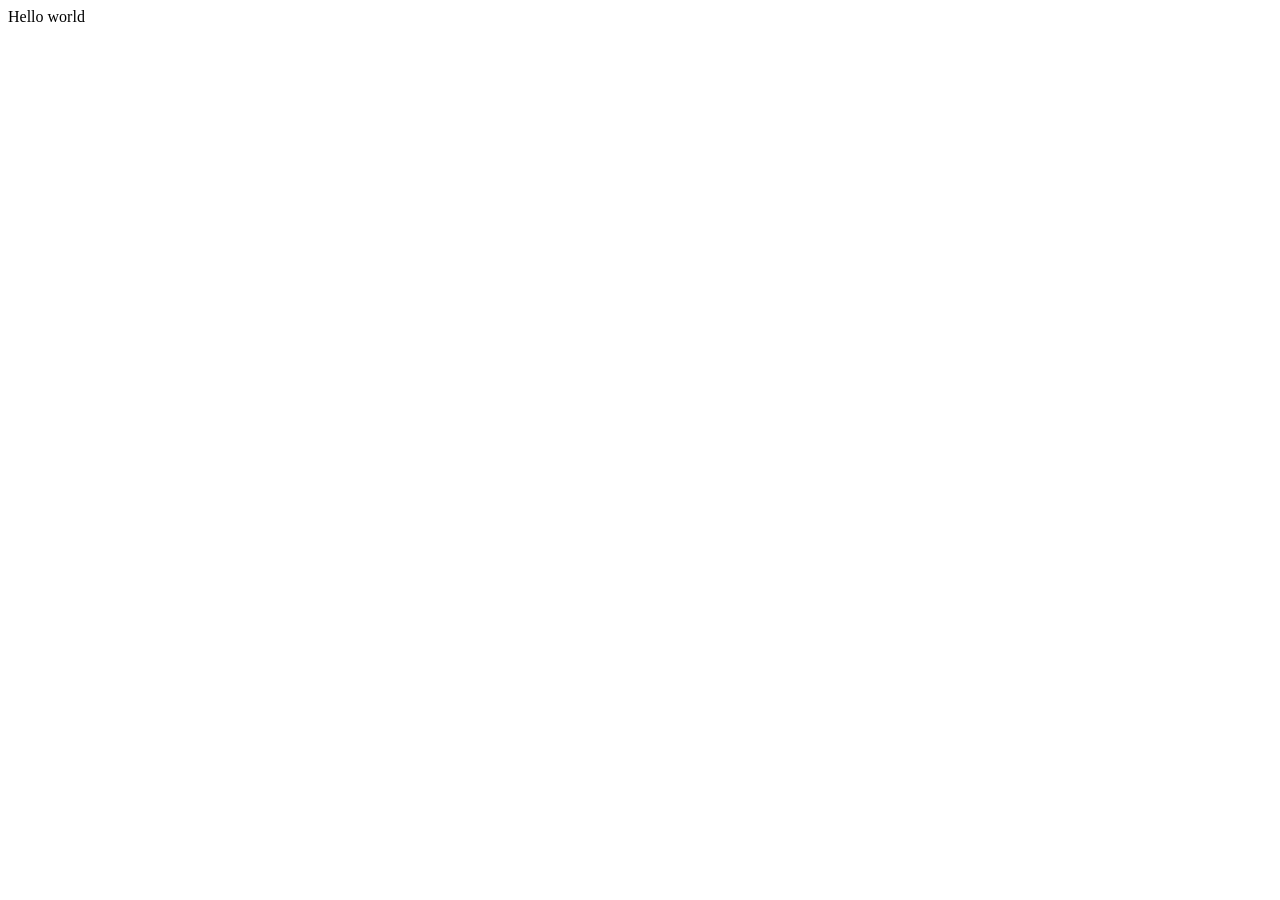
==== index.html @ dd5eaffc "Initial commit" ====
<!DOCTYPE html>
<html>

<head>
  <meta charset="utf-8">
  <meta name="viewport" content="width=device-width">
  <title>replit</title>
  <link href="style.css" rel="stylesheet" type="text/css" />
</head>

<body>
  Hello world
  <script src="script.js"></script>
</body>

</html>
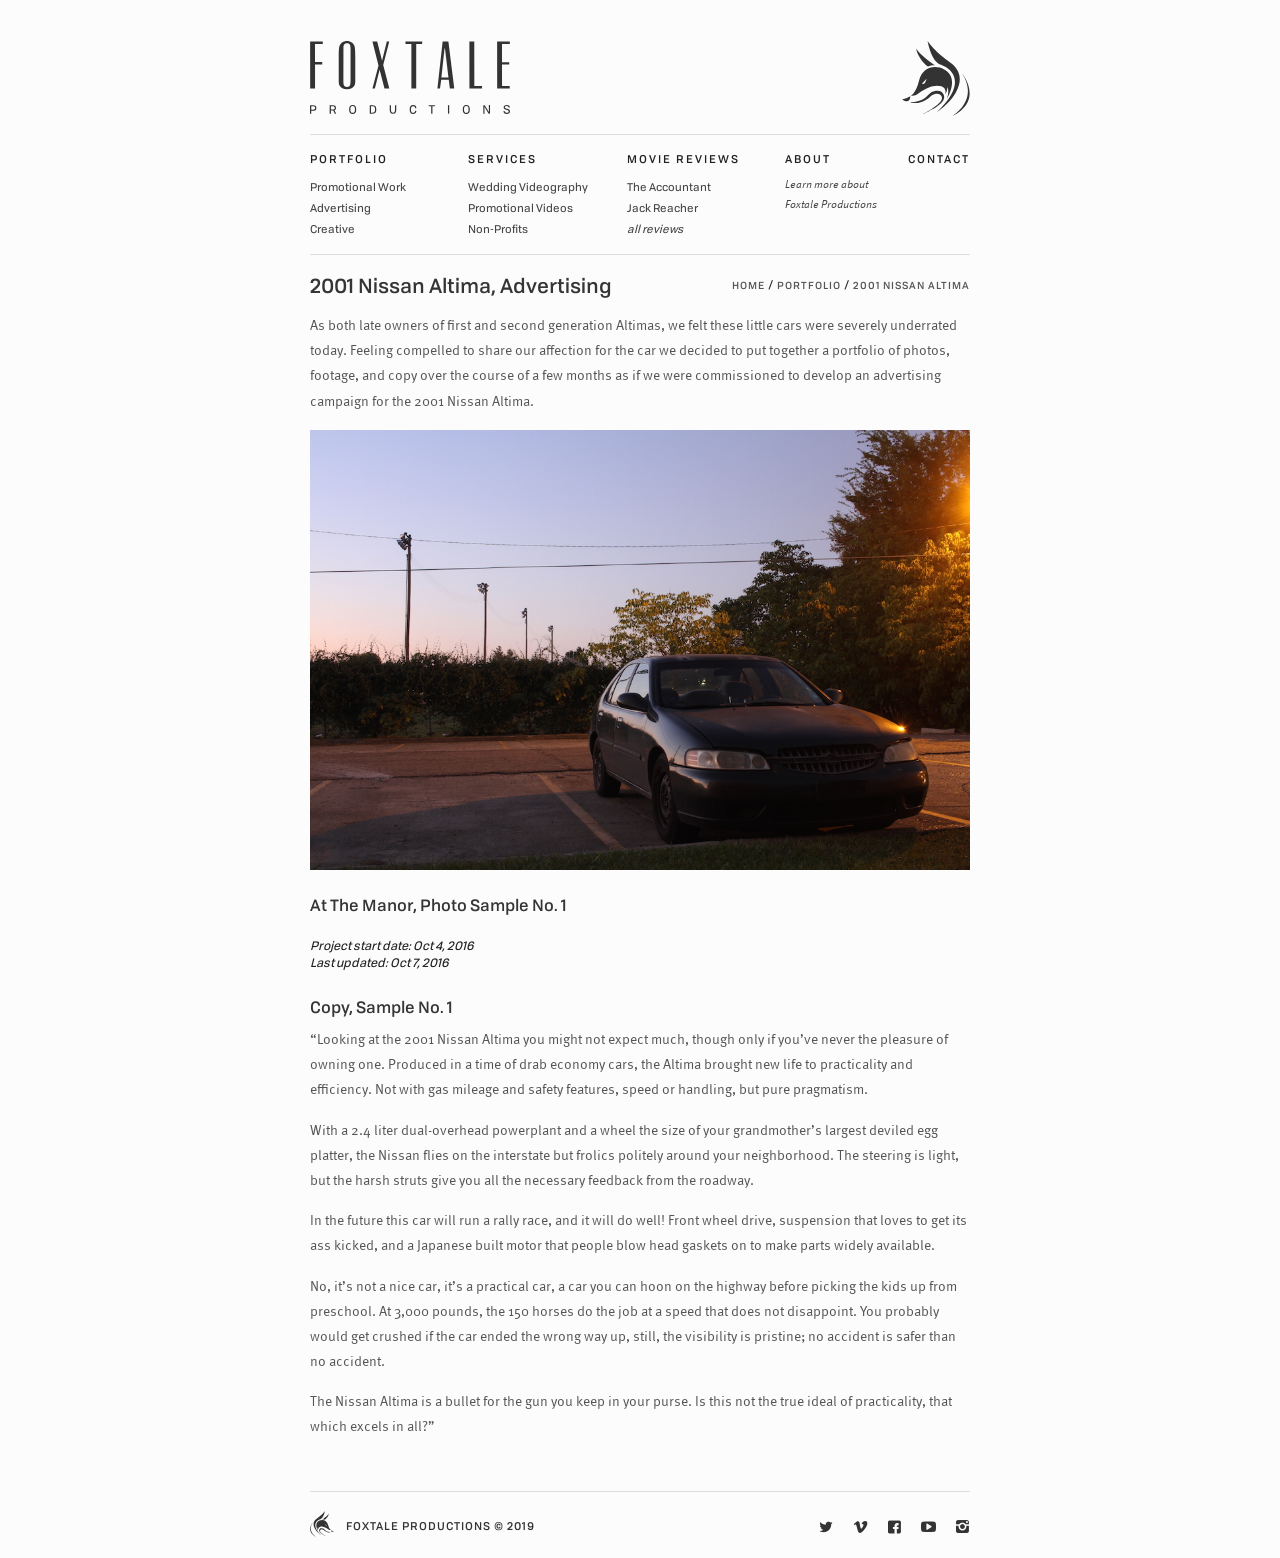
==== commit ec2f4b33: "User checkpoint: Update all HTML files to use a consistent header and adjust image paths to reflect " ====
--- a/index.html
+++ b/index.html
@@ -1,16 +1,122 @@
-<!DOCTYPE html>
+<!doctype html>
 <html>
+  <head>
 
-<head>
-  <meta charset="utf-8">
-  <meta name="viewport" content="width=device-width">
-  <title>replit</title>
-  <link href="style.css" rel="stylesheet" type="text/css" />
+    <title>Foxtale Productions</title>
+
+    <meta name="viewport" content="width=device-width, initial-scale=1.0, maximum-scale=1.0">
+    <meta name="description" content="Foxtale Productions, offering videography services to the South Louisiana area.">
+    <meta charset="utf8">
+
+    <link rel="icon" type="image/x-icon" href="/favicon.ico?v=2">
+
+    <link rel="stylesheet" type="text/css" href="/assets/css/fonts.css">
+    <link rel="stylesheet" type="text/css" href="/assets/css/main.css">
 </head>
+  <body>
 
-<body>
-  Hello world
-  <script src="script.js"></script>
-</body>
+    <header class="main">
+      <div class="site-title clickable">
+        <h1><a class="target" href="/">Foxtale Productions</a></h1>
+        <img class="text-logo" src="/assets/img/text-logo.svg">
+        <img class="fox-logo" src="/assets/img/fox-logo.svg">
+      </div>
+      <nav class="main">
+        <ul class="top">
+          <li class="wide dropdown" id="nav-portfolio">
+            <a href="/portfolio/">Portfolio</a>
+            <ul class="sub">
+              <li><a href="/portfolio/promotionals">Promotional Work</a></li>
+              <li><a href="/portfolio/advertising">Advertising</a></li>
+              <li><a href="/portfolio/creative">Creative</a></li>
+              <li><a class="more all" href="/portfolio/">full portfolio</a></li>
+            </ul>
+          </li>
 
+          <li class="wide dropdown" id="nav-services">
+            <a href="/services/">Services</a>
+            <ul class="sub">
+              <li><a href="/services/weddings/">Wedding Videography</a></li>
+              <li><a href="/services/promotionals/">Promotional Videos</a></li>
+              <li><a href="/services/non-profits/">Non-Profits</a></li>
+              <li><a class="more all" href="/services/">all services</a></li>
+            </ul>
+          </li>
+
+          <li class="wide dropdown" id="nav-reviews">
+            <a href="/reviews/">Movie Reviews</a>
+            <ul class="sub">
+              <li><a href="/reviews/the-accountant/">The Accountant</a></li>
+              <li><a href="/reviews/jack-reacher/">Jack Reacher</a></li>
+              <li><a class="more" href="/reviews/">all reviews</a></li>
+            </ul>
+          </li>
+
+          <li class="narrow dropdown clickable mobile-menu-ignore" id="nav-about">
+            <a class="target" href="/about/">About</a>
+            <div class="sub"><p>Learn more about<br>Foxtale Productions</p></div>
+          </li>
+          <li class="narrow" id="nav-contact"><a href="/contact/">Contact</a></li>
+        </ul>
+      </nav>
+    </header>
+
+    <div id="content">
+          <ul class="inner-nav ablocks" id="breadcrumbs">
+              <li>
+          <a href="/">Home</a>
+           / 				</li>
+              <li>
+          <a href="/portfolio">Portfolio</a>
+           / 				</li>
+              <li>
+          <a href="/portfolio/2001-nissan-altima">2001 Nissan Altima</a>
+                  </li>
+          </ul>
+          <main>
+  <header class="page">
+    <h2>2001 Nissan Altima, Advertising</h2>
+  </header>
+
+  <p>As both late owners of first and second generation Altimas, we felt these little cars were severely underrated today. Feeling compelled to share our affection for the car we decided to put together a portfolio of photos, footage, and copy over the course of a few months as if we were commissioned to develop an advertising campaign for the 2001 Nissan Altima.</p>
+
+  <figure>
+    <img src="/media/portfolio/at-the-manor.jpg">
+    <figcaption><h3>At The Manor, Photo Sample No. 1</h3></figcaption>
+  </figure>
+
+  <em>Project start date: Oct 4, 2016</em>
+  <br>
+  <em>Last updated: Oct 7, 2016</em>
+
+  <h3>Copy, Sample No. 1</h3>
+
+  <p>“Looking at the 2001 Nissan Altima you might not expect much, though only if you’ve never the pleasure of owning one. Produced in a time of drab economy cars, the Altima brought new life to practicality and efficiency. Not with gas mileage and safety features, speed or handling, but pure pragmatism.</p>
+
+  <p>With a 2.4 liter dual-overhead powerplant and a wheel the size of your grandmother’s largest deviled egg platter, the Nissan flies on the interstate but frolics politely around your neighborhood. The steering is light, but the harsh struts give you all the necessary feedback from the roadway.</p>
+
+  <p>In the future this car will run a rally race, and it will do well! Front wheel drive, suspension that loves to get its ass kicked, and a Japanese built motor that people blow head gaskets on to make parts widely available.</p>
+
+  <p>No, it’s not a nice car, it’s a practical car, a car you can hoon on the highway before picking the kids up from preschool. At 3,000 pounds, the 150 horses do the job at a speed that does not disappoint. You probably would get crushed if the car ended the wrong way up, still, the visibility is pristine; no accident is safer than no accident.</p>
+
+  <p>The Nissan Altima is a bullet for the gun you keep in your purse. Is this not the true ideal of practicality, that which excels in all?”</p>
+</main>		</div>
+
+    <footer class="main wrapper">
+      <div id="social-media">
+        <a class="social twitter" href="http://twitter.com/FoxtaleFilms" target="_blank"><span>Twitter</span></a>
+        <a class="social vimeo" href="http://vimeo.com/foxtaleproductions" target="_blank"><span>Vimeo</span></a>
+        <a class="social facebook" href="http://facebook.com/foxtaleproductions" target="_blank"><span>Facebook</span></a>
+        <a class="social youtube" href="https://www.youtube.com/channel/UCCpVB6Ms63Vi31xJvLDTf4w" target="_blank"><span>YouTube</span></a>
+        <a class="social instagram" href="https://www.instagram.com/foxtalepro/" target="_blank"><span>Instagram</span></a>
+      </div>
+
+      <div id="rights-reserved">
+        <a href="https://web.archive.org/web/20190221101202/http://foxtaleproduction.com/">Foxtale Productions © 2019</a>
+      </div>
+    </footer>
+
+    <script src="/assets/js/main.js"></script>
+    <script src="/assets/js/analytics.js"></script>
+  </body>
 </html>
--- a/assets/css/fonts.css
+++ b/assets/css/fonts.css
@@ -0,0 +1,61 @@
+
+@font-face {
+  font-family: 'Vevey';
+  font-style: normal;
+  font-weight: 400;
+  src: url('/assets/fonts/vevey-400.woff')  format('woff')
+}
+
+@font-face {
+  font-family: 'Tofino';
+  font-weight: 300;
+  font-style: normal;
+  src: url('/assets/fonts/tofino-300.woff')  format('woff')
+} @font-face {
+  font-family: 'Tofino';
+  font-weight: 400;
+  font-style: normal;
+  src: url('/assets/fonts/tofino-400.woff')  format('woff')
+} @font-face {
+  font-family: 'Tofino';
+  font-weight: 500;
+  font-style: normal;
+  src: url('/assets/fonts/tofino-500.woff')  format('woff')
+}
+
+@font-face {
+  font-family: 'Meta Pro';
+  font-weight: 400;
+  font-style: normal;
+  src: url('/assets/fonts/meta-pro-400.woff')  format('woff')
+} @font-face {
+  font-family: 'Meta Pro';
+  font-weight: 500;
+  font-style: normal;
+  src: url('/assets/fonts/meta-pro-500.woff')  format('woff')
+}
+@font-face {
+  font-family: 'Meta Pro';
+  font-weight: 400;
+  font-style: italic;
+  src: url('/assets/fonts/meta-pro-i-400.woff')  format('woff')
+} @font-face {
+  font-family: 'Meta Pro';
+  font-weight: 500;
+  font-style: italic;
+  src: url('/assets/fonts/meta-pro-i-500.woff')  format('woff')
+} 
+
+@font-face {
+  font-family: 'fontello';
+  font-weight: normal;
+  font-style: normal;
+  src: url('/assets/fonts/fontello-400.woff?88536538')  format('woff')
+}
+.social:before { font-family: 'fontello' }
+.social.instagram:before { content: '\F32D' }
+.social.facebook:before  { content: '\F30E' }
+.social.youtube:before   { content: '\F16A' }
+.social.twitter:before   { content: '\F099' }
+.social.vimeo:before     { content: '\F27D' }
+.social.vine:before      { content: '\F1CA' }
--- a/assets/css/main.css
+++ b/assets/css/main.css
@@ -0,0 +1,690 @@
+@charset 'utf-8';
+
+@keyframes spin {
+  0% 	 { transform: rotate(0deg) }
+  100% { transform: rotate(360deg) }
+}
+
+/* start frame */
+
+*, *:before, *:after { box-sizing: border-box }
+
+.clear { clear: both }
+
+ul {
+	padding: 0;
+	margin: 0;
+}
+
+ul.inline {
+	padding: 0;
+	margin: 0;
+} ul.inline li { display: inline }
+ul.commas {	list-style-type: none;
+} ul.commas li:nth-last-child(n+2):after { content: ', ' }
+
+ul.block {
+	list-style-type: none;
+	padding: 0;
+	font-weight: 400
+} ul.block li {	padding: 8px 0 }
+	ul.block li:not(:last-child) { border-bottom: 1px solid #BBB }
+
+textarea { resize: vertical }
+
+.field { padding: 10px 0 }
+
+.field input:not([type="radio"]):not([type="checkbox"]),
+textarea {
+	display: block;
+	width: 100%;
+	max-width: 100%
+}
+
+.field textarea { height: 150px }
+
+.field h4 { margin: 0; }
+
+.field .right {
+	display: block;
+	margin-left: auto;
+}
+
+.field.inline input,
+.field.inline label { display: inline !important }
+
+.flex {
+	position: relative;
+	display: flex;
+	flex-flow: column;
+}
+
+@media (min-width: 580px) {
+	.flex { flex-flow: row wrap }
+	.flex-main { flex: 1 0 }
+	.flex-aside {
+		width: 300px;
+		padding: 0 0 0 30px
+	}
+	.flex-aside.reverse-wide { order: 2 }
+	.flex-half { width: 50% }
+	.flex-half:nth-child(2n+1) { padding-right: 12px }
+	.flex-half:nth-child(2n+2) { padding-left:  12px }
+}
+
+@media (max-width: 579px) {
+	.flex-main, .flex-aside { margin-bottom: 20px }
+	.flex-aside.reverse-small { order: 2 }
+	.flex.seperate .flex-half:not(:last-child) {
+		padding-bottom: 30px;
+		margin-bottom: 30px;
+		border-bottom: 1px solid #BBB
+	}
+	.hide-narrow { display: none }
+}
+
+form {
+	padding: 0;
+	margin: 0;
+}
+
+input[name="required"] { display: none }
+
+input[data-show-validity]:invalid {
+	border-color: red !important;
+	background-color: rgba(255, 0, 0, .1) !important
+}
+input[data-show-validity]:valid 	{
+	border-color: green !important;
+	background-color: rgba(0, 255, 0, .1) !important
+}
+
+/* end frame, start main */
+
+html, body {
+	padding: 0;
+	margin: 0
+}
+
+html {
+	background: #FCFCFC;
+	font-family: 'Tofino';
+	font-size: 12px;
+	color: #212121;
+	font-size: 12px
+}
+
+body { padding: 0 25px }
+
+h1, h2, h3,
+h4, h5, h6 {
+	font-weight: 500;
+	color: #353535
+}
+
+h1 { font-size: 22px }
+h2 { font-size: 20px }
+h3 { font-size: 16px }
+
+h3 { margin: 25px 0 10px 0 }
+h3:first-child { margin-top: 10px }
+
+h4, h5, h6 {
+	margin: 20px 0 5px 0;
+	font-weight: 500;
+	font-size: 14px
+}
+h1 a, h2 a, h3 a,
+h4 a, h5 a, h6 a {
+	text-decoration: none;
+	color: inherit
+}
+
+
+p {
+	font-family: 'Meta Pro';
+	font-size: 14px;
+	font-weight: 400;
+	color: #555;
+	line-height: 1.8;
+	margin: 0 0 15px 0;
+}
+p.justify, .justify p { line-height: 1.8 }
+p:last-of-type { margin: 0 }
+
+a {
+	color: #030375;
+	text-decoration: none
+}
+a.nostyle {
+	color: inherit;
+	text-decoration: none
+}
+
+a.block, .ablocks {
+	display: block;
+	margin: 10px 0;
+}
+
+a.block, .ablocks a, ul.inner-nav li a {
+	font-family: 'Tofino';
+	color: #555;
+	font-weight: 500;
+	font-size: 90%;
+	text-transform: uppercase;
+	text-decoration: none;
+	letter-spacing: 1px
+} a.block.dark { color: #212121 }
+
+ul.inner-nav {
+	list-style-type: none;
+	float: right;
+	padding-left: 25px;
+	margin: 0px 0 25px 0;
+	border-top: 1px solid #DDD
+} ul.inner-nav.inline {
+	float: none;
+	padding-left: 0;
+	margin: 0;
+	clear: both
+} ul.inner-nav li {
+		display: inline;
+		padding-right: 5px;
+		letter-spacing: 1px
+	}
+	ul.inner-nav li a.active,
+	ul.inner-nav li a[active] { text-decoration: underline }
+p a {
+	color: #333;
+	text-decoration: underline;
+}
+
+img { max-width: 100% }
+
+blockquote {
+	width: 85%;
+	max-width: 600px;
+	margin: 15px auto;
+
+	text-align: center;
+	font-size: 16px;
+	font-style: italic;
+}
+
+address { font-style: normal }
+
+hr {
+	margin: 30px 0;
+	height: 1px; width: 100%;
+	background: #BBB;
+	border: 0;
+	clear: both
+}
+
+article { margin-bottom: 50px }
+
+
+input,
+textarea,
+button {
+	border-width: 1px;
+	border-style: solid;
+	border-color: #999;
+	border-radius: 0;
+	-webkit-appearance: none;
+	background: transparent;
+	padding: 4px;
+	font-size: 12px;
+	font-weight: 500;
+	font: 'Tofino';
+} input:not([type="radio"]):not([type="checkbox"]):focus,
+textarea:focus,
+button:focus {
+	border-color: #333;
+	outline: 0
+}
+button, input[type="submit"] { cursor: pointer }
+
+
+input[type="text"], input[type="password"], input[type="number"], input[type="email"], textarea {
+	border-width: 0 0 1px 0;
+	padding: 4px 0;
+	font-weight: 400
+}
+
+input[type="submit"], button {
+	width: 100%;
+	padding: 10px 18px;
+	text-align: center;
+	text-transform: uppercase;
+	letter-spacing: 1px;
+	color: #444;
+}
+
+@media (min-width: 520px) {
+	input[type="submit"], button {
+		padding: 4px 18px;
+		width: auto;
+	}
+}
+
+
+figure {
+	margin: 15px 0;
+	padding: 0;
+	width: 100%;
+}
+h2+figure,
+h3+figure, h4+figure,
+h5+figure, h6+figure { margin-top: 0 }
+
+figure img { width: 100% }
+figcaption { margin: 20px 0 }
+	figcaption header { color: #444 }
+	figcaption p {
+		line-height: 1.6;
+		margin-bottom: 10px;
+	}
+
+figcaption h2, figcaption h3,
+figcaption h4, figcaption h5,
+figcaption h6 { margin: 0 0 8px 0 }
+	figcaption h2 a, figcaption h3 a,
+	figcaption h4 a, figcaption h5 a,
+	figcaption h6 a { color: inherit }
+
+@media (min-width: 400px) {
+	figure figcaption img.thumb {
+		width: 35%;
+		max-width: 160px;
+		float: left;
+		margin: 0 25px 15px 0;
+	}
+}
+
+figure.video .vid-wrapper {
+	position: relative;
+	padding-top: 56.25%;
+	height: 0;
+	box-sizing: content-box;
+}
+figure.video iframe {
+	position: absolute;
+	top: 0; left: 0;
+	height: 100%; width: 100%;
+}
+
+
+header.main,
+div#content,
+.wrapper {
+	width: 100%;
+	margin: auto;
+	max-width: 660px;
+	position: relative
+}
+
+header.main {	padding-top: 25px }
+
+footer.main {
+	margin-top: 50px;
+	padding: 10px 0;
+	border-top: 1px solid #DDD;
+	color: #333;
+	text-transform: uppercase;
+	letter-spacing: 1px;
+	text-align: center;
+	clear: both
+}footer.main:after {
+	content: ' ';
+	display: block;
+	width: 100%;
+	clear: both 
+}	footer.main a {
+		color: inherit;
+		text-decoration: none;
+	}
+
+	footer.main #social-media {
+		font-size: 15px;
+		margin-top: 12px
+	}footer.main #social-media .social:not(:first-child) { margin-left: 15px }
+		 footer.main #social-media .social:before { margin: 0 }
+			footer.main #social-media .social span { display: none }
+
+	footer.main #rights-reserved a {
+		display: block;
+		font-size: 11px;
+		font-weight: 500;
+		padding: 15px 0 65px 0px;
+		background-image: url('/assets/img/fox-logo.svg');
+		background-repeat: no-repeat;
+		background-size: 45px auto;
+		background-position: bottom center
+	}
+
+@media (min-width: 520px) {
+
+	footer.main #rights-reserved { float: left }
+	footer.main #social-media { float: right }
+	footer.main { text-align: left }
+	footer.main #social-media { text-align: right }
+	footer.main #social-media .social { position: relative; top: 1px }
+	footer.main #rights-reserved,
+	footer.main #social-media { width: 50% }
+
+	footer.main #rights-reserved { order: -1 }
+	footer.main #rights-reserved a {
+		background-size: 24px;
+		background-position: left center;
+		padding-left: 36px; padding-bottom: 15px
+	}
+}
+
+@media (max-width: 519px) {
+	footer.main #rights-reserved,
+	footer.main #social-media { margin-bottom: 15px }
+	footer.main #rights-reserved { margin-bottom: 15px }
+}
+
+
+header.page {
+	margin: 15px 0;
+} header.page.border {
+	padding-bottom: 5px;
+	border-bottom: 1px solid #DDD
+} header.page h2 { margin: 0 } 
+
+@media (min-width: 520px) {
+	header.page { margin: 15px 0 }
+	header.page.border {
+		margin-bottom: 25px;
+		padding-bottom: 15px
+	}
+}
+
+.site-title { height: auto; }
+.site-title h1 { display: none }
+
+.site-title img.text-logo {
+	width: 175px;
+	padding: 15px 0;
+}
+.site-title img.fox-logo  {
+	width: 59px;
+	float: right;
+	transform: scaleX(-1);
+	-webkit-transform: scaleX(-1);
+	position: relative;
+	top: 16px;
+}
+
+@media (min-width: 400px) {
+	.site-title img.text-logo { width: 200px }
+	.site-title img.fox-logo { width: 68px }
+}
+
+
+
+nav.main {
+	font-family: 'Tofino';
+	position: relative;
+	display: block;
+}	nav.main ul {
+		list-style-type: none;
+		padding: 0;
+		margin: 0;
+	}	nav.main ul.top {
+		width: 100%;
+		max-width: 660px;
+		margin: auto;
+		font-weight: 500;
+	}nav.main ul.top:after {
+		content: ' ';
+		display: block;
+		clear: both;
+	} nav.main ul.top > li > a {
+		text-transform: uppercase;
+		letter-spacing: 2px
+	}
+	nav.main .sub {
+		font-weight: 400;
+		font-size: 12px;
+		color: #444;
+	} nav.main .sub p {
+		margin: 0;
+		line-height: 1.8;
+		font-style: italic;
+		font-size: inherit;
+		color: inherit
+	}
+	nav.main .sub li { border-bottom: 1px solid #EEE }
+	nav.main .sub li:last-child { border-bottom: 0 }
+		nav.main .sub li a {
+			padding: 8px 0;
+			padding-left: 5px;
+			display: block;
+			width: 100%
+		} 
+
+		/*nav.main .sub li:hover a { text-decoration: underline }*/
+	
+	nav.main li {
+		text-align: center;
+		font-size: inherit
+	} nav.main li a {
+		color: inherit;
+		text-decoration: none;
+		display: block;
+		width: 100%
+	} nav.main ul.top > li > a { padding: 10px 0 }
+
+nav.main a.more {
+	text-transform: lowercase;
+	font-style: italic;
+}
+
+li.dropdown > .sub { display: none }
+
+nav.main { font-size: 11px }
+
+nav.main li { text-align: left }
+
+nav.main ul.top > li > a { font-weight: 500 }
+
+
+@media (min-width: 600px) {
+	nav.main ul.top { padding-bottom: 15px }
+	nav.main ul.top > li.wide { width: 24% }
+	nav.main ul.top > li.narrow { width: 18% }
+	nav.main ul.top > li.narrow:last-child { width: 10% }
+	nav.main ul.top > li:last-child > a { text-align: right }
+	nav.main ul.top > li {
+		width: 20%;
+		float: left;
+	}
+
+	nav.main ul.top > li > a { padding: 15px 0 10px 0 }
+
+	ul.top {
+		border-color: #DDD;
+		border-style: solid;
+		border-width: 1px 0;
+	}
+	ul.top .sub { display: block }
+
+	nav.main .sub { font-size: 11px }
+	nav.main .sub li a {	padding-left: 0 }
+	nav.main .sub li { border-bottom: 0 }
+	nav.main .sub li a { padding: 3px 0 }
+
+	a.all { display: none !important }
+}
+@media (max-width: 599px) {
+	nav.main ul.top > li { border-bottom: 1px solid #BBB }
+	li.dropdown[data-active="true"] > .sub { display: block }
+}
+
+.clickable { cursor: pointer }
+
+.gallery {}
+.gallery img { display: block }
+
+.gallery ul.thumbs {
+	list-style-type: none;
+	padding: 0;
+	width: calc(100% + 8px);
+}.gallery ul.thumbs:after {
+	content: ' ';
+	display: block;
+	clear: both
+}
+.gallery ul.thumbs li {
+	width: 20%;
+	float: left;
+	padding: 0 8px 8px 0;
+}
+
+.gallery ul.thumbs li:nth-child(n+20) { display: none }
+
+.gallery ul.thumbs img {
+	width: 100%;
+	border: 1px solid #999;
+}
+
+.gallery ul.inner-nav {
+	margin-top: 10px;
+	padding-top: 10px;
+	margin-bottom: 15px;
+	text-align: center;
+	clear: both
+}
+
+.gallery .selection .inner-nav a {
+	font-size: 16px;
+	padding: 10px 0 10px 20px;
+	display: inline-block
+}
+
+@media (min-width: 480px) {
+	.gallery ul.thumbs li { width: 10% }
+}
+
+@media (min-width: 540px) {
+	.gallery .selection .inner-nav { text-align: right }
+	.gallery .selection .inner-nav li { padding: 0 0 0 5px }
+	.gallery .selection .inner-nav a {
+		padding: 1px;
+		font-size: 11px
+	}
+}
+
+.gallery figure.selected {
+	margin: 0 0 25px 0
+} .gallery .selected-wrapper { position: relative }
+	.gallery .selected-wrapper:before,
+	.gallery .selected-wrapper:after {
+		content: ' ';
+		position: absolute;
+		z-index: 2
+	}.gallery .selected-wrapper[loading]:after {
+		color: white;
+		text-align: center;
+		padding: 10px;
+		width: 26px; height: 26px;
+		top: 50%; right: 50%;
+		margin: -13px -13px 0 0;
+		z-index: 3;
+		border: 3px solid rgba(50, 50, 50, .8);
+		border-top-color: rgba(255, 255, 255, .8);
+		border-radius: 100%;
+		animation: spin .75s linear infinite
+	}.gallery .selected-wrapper[loading]:before {
+		content: '...';
+		top: 50%;
+		width: 100%;
+		margin-top: -13px;
+		font: 16px arial;
+		text-align: center;
+		color: #555
+	}
+	.gallery figure.selected .stepper {
+		position: absolute;
+		top: 50%;
+		z-index: 1000;
+		color: #EEE;
+		font-size: 16px;
+		line-height: 1.9;
+		text-align: center;
+		display: block;
+		width: 30px; height: 30px;
+		margin-top: -15px;
+		border-radius: 100%;
+		background: rgba(0, 0, 0, .5);
+		opacity: 0;
+		transition: opacity .2s ease
+	} .gallery figure.selected:hover .stepper { opacity: 1 }
+		.gallery figure.selected .stepper.prev {
+			left: 15px;
+			padding-right: 2px }
+		.gallery figure.selected .stepper.next {
+			right: 15px;
+			padding-left: 4px }
+	.gallery figure.selected img {
+		border: 1px solid #999;
+		position: relative;
+		z-index: 1;
+		opacity: 1;
+		transition: opacity .2s
+	} .gallery figure.selected img.fadein {
+		position: absolute;
+		top: 0;
+		z-index: 0 }
+	.gallery figure.selected figcaption {
+		font-weight: 500;
+		color: #555;
+	}
+
+@media (min-width: 540px) {
+	.gallery.halfed .selection {
+		width: 38%;
+		float: left
+	}
+	.gallery.halfed ul.thumbs li {
+		width: 33.3333%;
+		float: left;
+		padding: 0 15px 15px 0
+	}
+	.gallery.halfed ul.inner-nav {
+		width: calc(100% - 15px);
+		text-align: right
+	} 
+
+	.gallery.halfed .selected {
+		width: 54%;
+		float: right;
+	}
+}
+
+#breadcrumbs { border-top: 0 }
+#breadcrumbs li { padding-right: 0 }
+/*#breadcrumbs li:not(:last-child) a:after { content: ' / '; } */
+
+@media (min-width: 560px) {
+	#breadcrumbs {
+		position: relative;
+		top: 7px;
+		margin: 0;
+		font-size: 90%
+	}
+}
+
+@media (max-width: 559px) {
+	#breadcrumbs {
+		float: none;
+		text-align: center;
+		margin: 15px 0;
+		padding-left: 0
+	}
+}
+.selection ul.thumbs li[data-hide] { display: none }
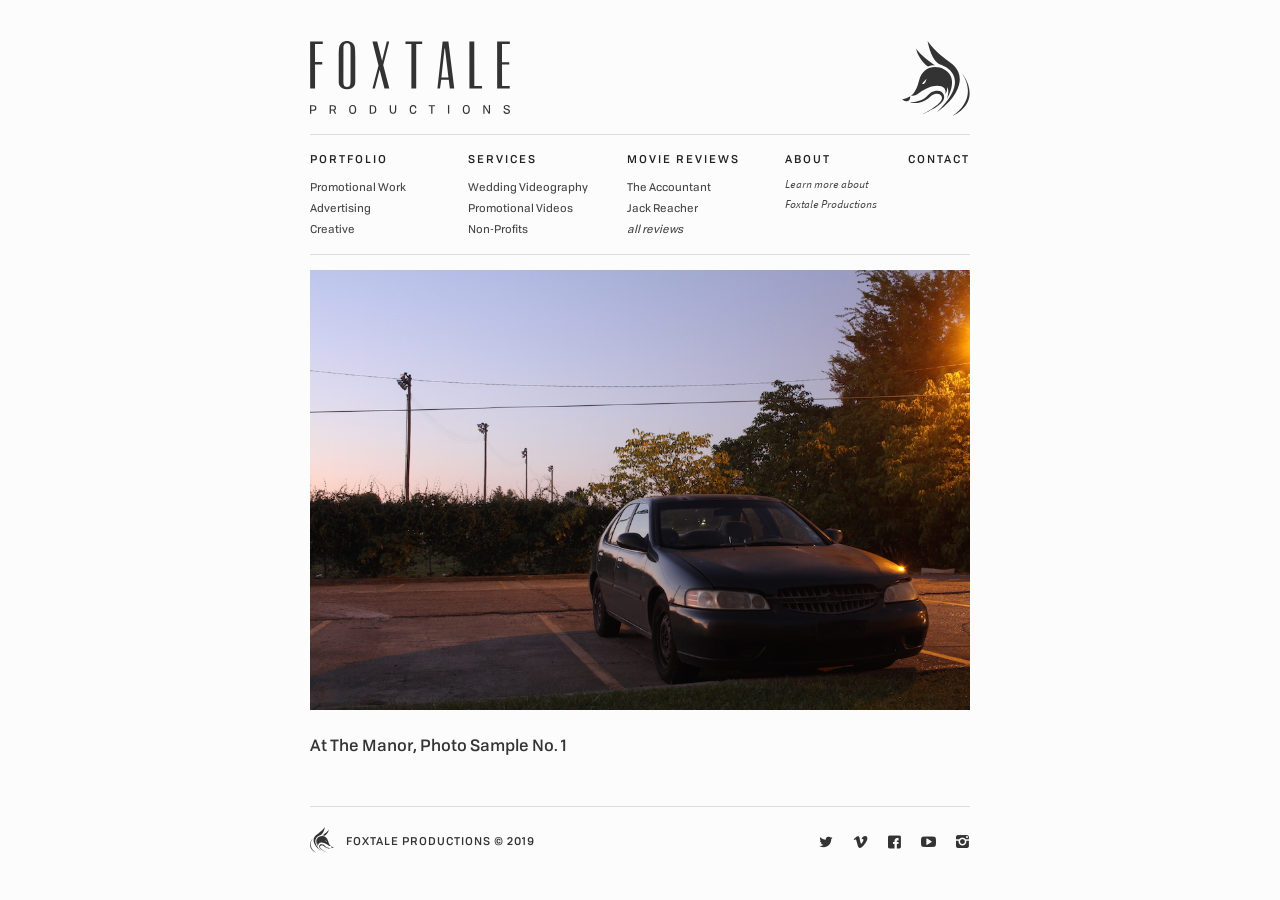
==== commit b749f8e1: "Published your App Replit-Commit-Author: Deployment Replit-Commit-Deployment-Build-Id: c5ba8ed3-7059" ====
--- a/index.html
+++ b/index.html
@@ -26,9 +26,9 @@
           <li class="wide dropdown" id="nav-portfolio">
             <a href="/portfolio/">Portfolio</a>
             <ul class="sub">
-              <li><a href="/portfolio/promotionals">Promotional Work</a></li>
-              <li><a href="/portfolio/advertising">Advertising</a></li>
-              <li><a href="/portfolio/creative">Creative</a></li>
+              <li><a href="/portfolio/">Promotional Work</a></li>
+              <li><a href="/portfolio/">Advertising</a></li>
+              <li><a href="/portfolio/">Creative</a></li>
               <li><a class="more all" href="/portfolio/">full portfolio</a></li>
             </ul>
           </li>
@@ -36,9 +36,9 @@
           <li class="wide dropdown" id="nav-services">
             <a href="/services/">Services</a>
             <ul class="sub">
-              <li><a href="/services/weddings/">Wedding Videography</a></li>
-              <li><a href="/services/promotionals/">Promotional Videos</a></li>
-              <li><a href="/services/non-profits/">Non-Profits</a></li>
+              <li><a href="/services/">Wedding Videography</a></li>
+              <li><a href="/services/">Promotional Videos</a></li>
+              <li><a href="/services/">Non-Profits</a></li>
               <li><a class="more all" href="/services/">all services</a></li>
             </ul>
           </li>
@@ -48,7 +48,7 @@
             <ul class="sub">
               <li><a href="/reviews/the-accountant/">The Accountant</a></li>
               <li><a href="/reviews/jack-reacher/">Jack Reacher</a></li>
-              <li><a class="more" href="/reviews/">all reviews</a></li>
+              <li><a class="more" href="/reviews">all reviews</a></li>
             </ul>
           </li>
 
@@ -61,47 +61,15 @@
       </nav>
     </header>
 
-    <div id="content">
-          <ul class="inner-nav ablocks" id="breadcrumbs">
-              <li>
-          <a href="/">Home</a>
-           / 				</li>
-              <li>
-          <a href="/portfolio">Portfolio</a>
-           / 				</li>
-              <li>
-          <a href="/portfolio/2001-nissan-altima">2001 Nissan Altima</a>
-                  </li>
-          </ul>
-          <main>
-  <header class="page">
-    <h2>2001 Nissan Altima, Advertising</h2>
-  </header>
-
-  <p>As both late owners of first and second generation Altimas, we felt these little cars were severely underrated today. Feeling compelled to share our affection for the car we decided to put together a portfolio of photos, footage, and copy over the course of a few months as if we were commissioned to develop an advertising campaign for the 2001 Nissan Altima.</p>
-
-  <figure>
-    <img src="/media/portfolio/at-the-manor.jpg">
-    <figcaption><h3>At The Manor, Photo Sample No. 1</h3></figcaption>
-  </figure>
-
-  <em>Project start date: Oct 4, 2016</em>
-  <br>
-  <em>Last updated: Oct 7, 2016</em>
-
-  <h3>Copy, Sample No. 1</h3>
-
-  <p>“Looking at the 2001 Nissan Altima you might not expect much, though only if you’ve never the pleasure of owning one. Produced in a time of drab economy cars, the Altima brought new life to practicality and efficiency. Not with gas mileage and safety features, speed or handling, but pure pragmatism.</p>
-
-  <p>With a 2.4 liter dual-overhead powerplant and a wheel the size of your grandmother’s largest deviled egg platter, the Nissan flies on the interstate but frolics politely around your neighborhood. The steering is light, but the harsh struts give you all the necessary feedback from the roadway.</p>
-
-  <p>In the future this car will run a rally race, and it will do well! Front wheel drive, suspension that loves to get its ass kicked, and a Japanese built motor that people blow head gaskets on to make parts widely available.</p>
-
-  <p>No, it’s not a nice car, it’s a practical car, a car you can hoon on the highway before picking the kids up from preschool. At 3,000 pounds, the 150 horses do the job at a speed that does not disappoint. You probably would get crushed if the car ended the wrong way up, still, the visibility is pristine; no accident is safer than no accident.</p>
-
-  <p>The Nissan Altima is a bullet for the gun you keep in your purse. Is this not the true ideal of practicality, that which excels in all?”</p>
-</main>		</div>
-
+    <div id="content">      
+      <main>
+        <figure>
+          <img src="/media/portfolio/at-the-manor.jpg">
+          <figcaption><h3>At The Manor, Photo Sample No. 1</h3></figcaption>
+        </figure>
+      </main>
+    </div>
+    
     <footer class="main wrapper">
       <div id="social-media">
         <a class="social twitter" href="http://twitter.com/FoxtaleFilms" target="_blank"><span>Twitter</span></a>
@@ -112,11 +80,10 @@
       </div>
 
       <div id="rights-reserved">
-        <a href="https://web.archive.org/web/20190221101202/http://foxtaleproduction.com/">Foxtale Productions © 2019</a>
+        <a href="https://foxtale.lastman.enterprises">Foxtale Productions © 2019</a>
       </div>
     </footer>
 
     <script src="/assets/js/main.js"></script>
-    <script src="/assets/js/analytics.js"></script>
   </body>
 </html>
